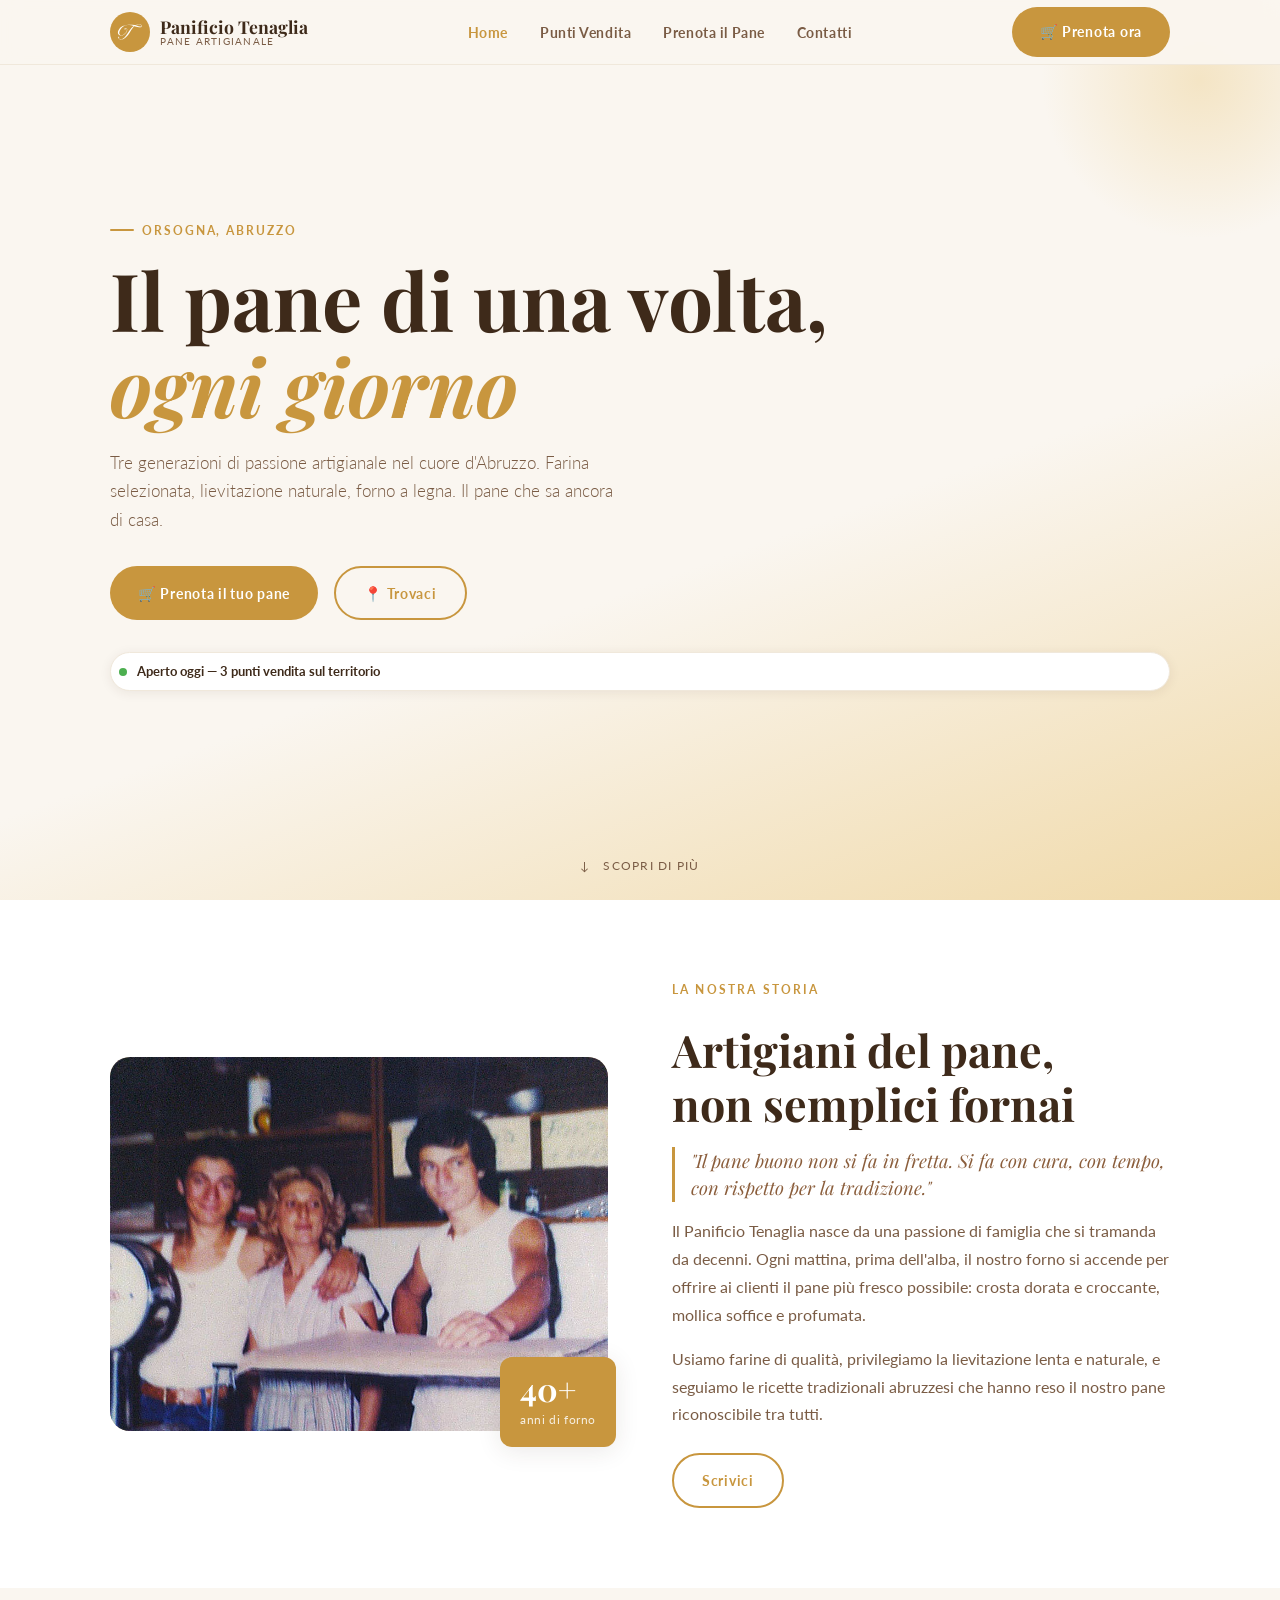
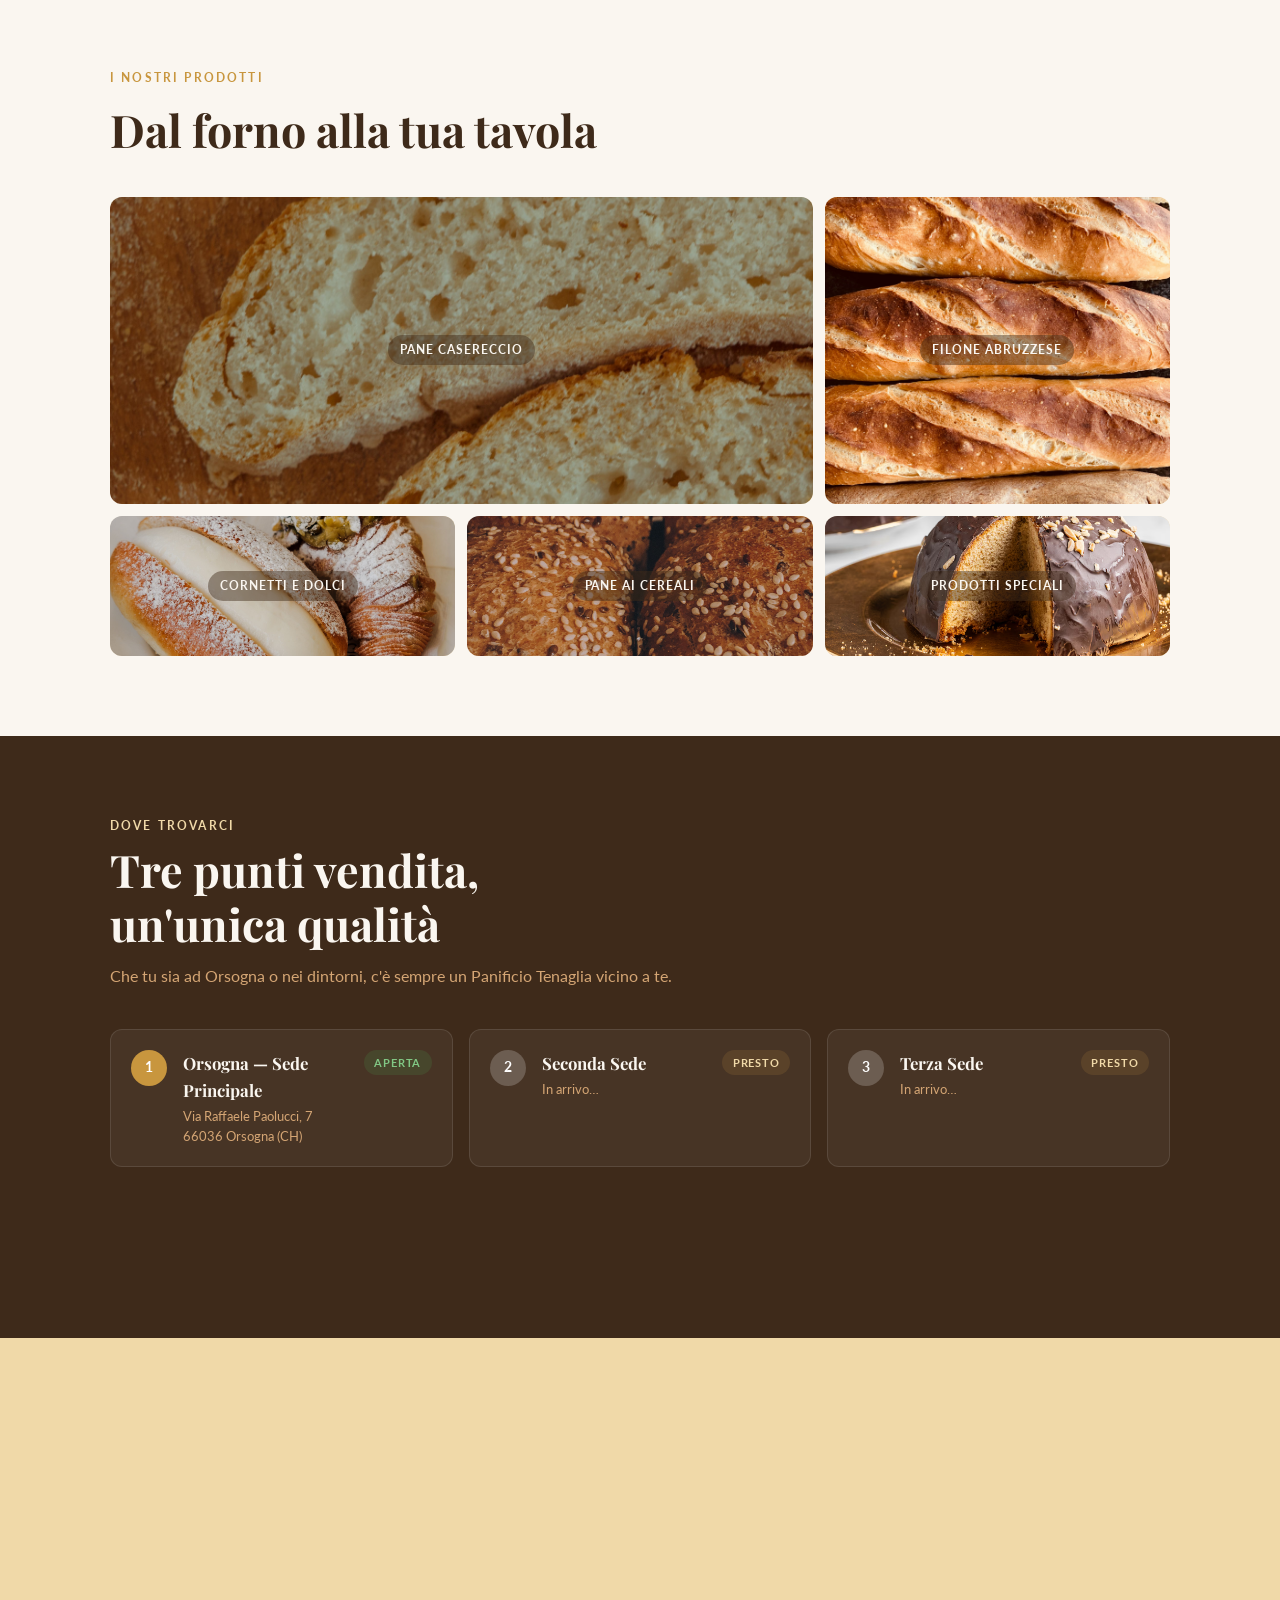
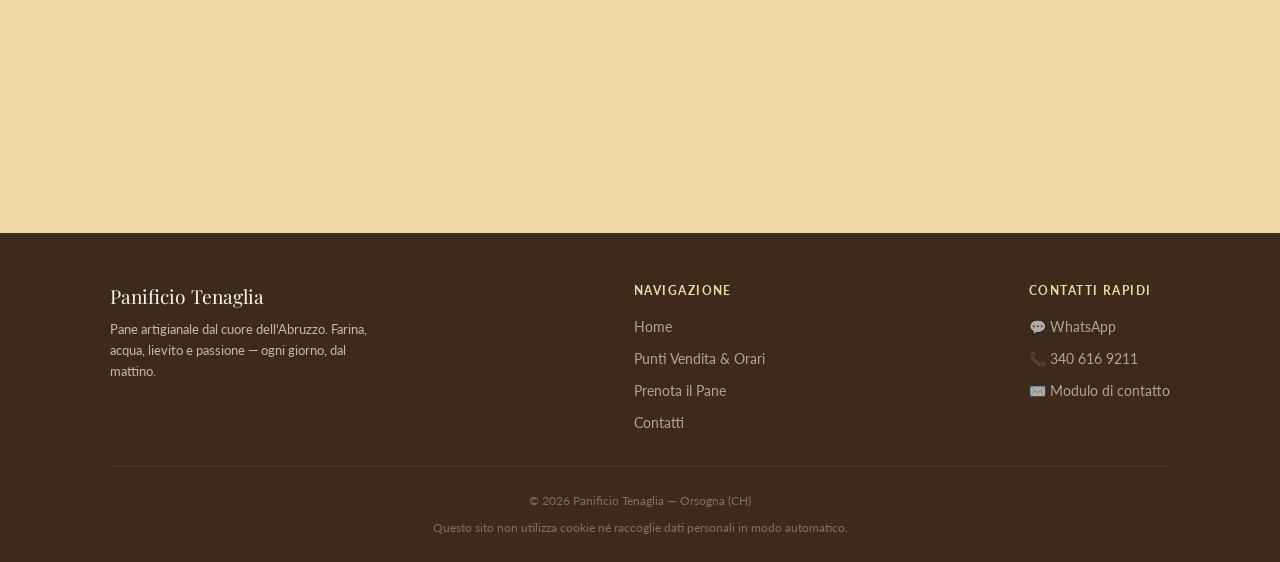
==== index.html @ 0915d36d "Add files via upload" ====
<!DOCTYPE html>
<html lang="it">
<head>
  <meta charset="UTF-8" />
  <meta name="viewport" content="width=device-width, initial-scale=1.0" />
  <meta name="description" content="Panificio Tenaglia — Pane artigianale a Orsogna e dintorni. Tre punti vendita, orari aggiornati, prenotazione online." />

  <title>Panificio Tenaglia — Pane Artigianale dal Cuore dell'Abruzzo</title>

  <!-- Favicon -->
  <link rel="apple-touch-icon" sizes="180x180" href="assets/icons/apple-touch-icon.png">
  <link rel="icon" type="image/png" sizes="32x32" href="assets/icons/favicon-32x32.png">
  <link rel="icon" type="image/png" sizes="16x16" href="assets/icons/favicon-16x16.png">
  <link rel="manifest" href="assets/icons/site.webmanifest">

  <!-- Fonts -->
  <link rel="preconnect" href="https://fonts.googleapis.com" />
  <link rel="preconnect" href="https://fonts.gstatic.com" crossorigin />
  <link href="https://fonts.googleapis.com/css2?family=Playfair+Display:ital,wght@0,400;0,700;1,400&family=Lato:wght@300;400;700&display=swap" rel="stylesheet" />

  <!-- Stili -->
  <link rel="stylesheet" href="css/style.css" />
</head>
<body>

  <!-- ════════════════════════
       NAVBAR
  ════════════════════════ -->
  <nav class="navbar" role="navigation" aria-label="Navigazione principale">
    <div class="container navbar__inner">

      <a href="index.html" class="navbar__logo" aria-label="Panificio Tenaglia — Home">
        <div class="navbar__logo-icon" aria-hidden="true">
          <img src="assets/icons/logo-t.svg" alt="" />
        </div>
        <div class="navbar__logo-text">
          Panificio Tenaglia
          <span>Pane Artigianale</span>
        </div>
      </a>

      <ul class="navbar__links" role="list">
        <li><a href="index.html"         class="active">Home</a></li>
        <li><a href="punti-vendita.html">Punti Vendita</a></li>
        <li><a href="prenota.html">      Prenota il Pane</a></li>
        <li><a href="contatti.html">     Contatti</a></li>
      </ul>

      <a href="prenota.html" class="btn-primary navbar__cta" aria-label="Prenota il tuo pane">
        🛒 Prenota ora
      </a>

      <button class="navbar__burger"
              aria-label="Apri menu di navigazione"
              aria-expanded="false"
              aria-controls="mobile-menu">
        <span></span><span></span><span></span>
      </button>
    </div>
  </nav>

  <!-- Menu mobile -->
  <nav class="mobile-menu" id="mobile-menu" role="navigation" aria-label="Menu mobile">
    <a href="index.html">🏠 Home</a>
    <a href="punti-vendita.html">📍 Punti Vendita & Orari</a>
    <a href="prenota.html">🛒 Prenota il tuo Pane</a>
    <a href="contatti.html">✉️ Contatti</a>
  </nav>


  <main>

    <!-- ════════════════════════
         HERO
    ════════════════════════ -->
    <section class="hero" aria-labelledby="hero-title">
      <div class="container hero__content">

        <p class="hero__eyebrow">Orsogna, Abruzzo</p>

        <h1 class="hero__title" id="hero-title">
          Il pane di una volta,<br>
          <em>ogni giorno</em>
        </h1>

        <p class="hero__subtitle">
          Tre generazioni di passione artigianale nel cuore d'Abruzzo.
          Farina selezionata, lievitazione naturale, forno a legna.
          Il pane che sa ancora di casa.
        </p>

        <div class="hero__actions">
          <a href="prenota.html" class="btn-primary">🛒 Prenota il tuo pane</a>
          <a href="punti-vendita.html" class="btn-outline">📍 Trovaci</a>
        </div>

        <div style="margin-top: 2rem;">
          <div class="hero__badge">
            <span class="hero__badge-dot" aria-hidden="true"></span>
            Aperto oggi — 3 punti vendita sul territorio
          </div>
        </div>

      </div>

      <div class="hero__scroll" aria-hidden="true">
        ↓ &nbsp; Scopri di più
      </div>
    </section>


    <!-- ════════════════════════
         STORIA
    ════════════════════════ -->
    <section class="story" aria-labelledby="story-title">
      <div class="container">
        <div class="story__grid">

          <!-- Visual / foto -->
          <div class="story__visual fade-up" aria-hidden="true">
            <div class="story__img-placeholder">
              <img src="assets/img/famiglia-tenaglia.jpg" alt="Il forno del Panificio Tenaglia" loading="lazy" />
            </div>
            <div class="story__stat-card">
              <strong>40+</strong>
              <span>anni di forno</span>
            </div>
          </div>

          <!-- Testo -->
          <div class="story__text fade-up">
            <p class="section-label">La nostra storia</p>
            <h2 class="section-title" id="story-title">
              Artigiani del pane,<br>non semplici fornai
            </h2>
            <blockquote class="story__quote">
              "Il pane buono non si fa in fretta. Si fa con cura, con tempo, con rispetto per la tradizione."
            </blockquote>
            <p class="story__body">
              Il Panificio Tenaglia nasce da una passione di famiglia che si tramanda da decenni.
              Ogni mattina, prima dell'alba, il nostro forno si accende per offrire ai clienti
              il pane più fresco possibile: crosta dorata e croccante, mollica soffice e profumata.
            </p>
            <p class="story__body">
              Usiamo farine di qualità, privilegiamo la lievitazione lenta e naturale, e seguiamo
              le ricette tradizionali abruzzesi che hanno reso il nostro pane riconoscibile
              tra tutti.
            </p>
            <a href="contatti.html" class="btn-outline" style="margin-top: 0.5rem; align-self: flex-start;">
              Scrivici
            </a>
          </div>

        </div>
      </div>
    </section>


    <!-- ════════════════════════
         GALLERIA PRODOTTI
    ════════════════════════ -->
    <section class="gallery" aria-labelledby="gallery-title">
      <div class="container">

        <div class="gallery__header fade-up">
          <p class="section-label">I nostri prodotti</p>
          <h2 class="section-title" id="gallery-title">
            Dal forno alla tua tavola
          </h2>
        </div>

        <div class="gallery__grid" role="list">

          <div class="gallery__item fade-up" role="listitem">
            <img src="assets/img/pane-casereccio.jpg" alt="Pane casereccio del Panificio Tenaglia" class="gallery__item-img" />
            <span class="gallery__item-label">Pane Casereccio</span>
          </div>

          <div class="gallery__item fade-up" role="listitem">
            <img src="assets/img/filone.jpg" alt="Filone del Panificio Tenaglia" class="gallery__item-img" />
            <span class="gallery__item-label">Filone Abruzzese</span>
          </div>

          <div class="gallery__item fade-up" role="listitem">
            <img src="assets/img/maritozzo.jpg" alt="Maritozzi del Panificio Tenaglia" class="gallery__item-img" />
            <span class="gallery__item-label">Cornetti e Dolci</span>
          </div>

          <div class="gallery__item fade-up" role="listitem">
            <img src="assets/img/pane-ai-cereali.jpg" alt="Pane ai cereali del Panificio Tenaglia" class="gallery__item-img" />
            <span class="gallery__item-label">Pane ai Cereali</span>
          </div>

          <div class="gallery__item fade-up" role="listitem">
            <img src="assets/img/parrozzo.jpg" alt="Parrozzo del Panificio Tenaglia" class="gallery__item-img" />
            <span class="gallery__item-label">Prodotti Speciali</span>
          </div>

    </section>


    <!-- ════════════════════════
         SEDI PREVIEW
    ════════════════════════ -->
    <section class="sedi-preview" aria-labelledby="sedi-title">
      <div class="container">

        <p class="section-label fade-up">Dove trovarci</p>
        <h2 class="section-title fade-up" id="sedi-title">
          Tre punti vendita,<br>
          un'unica qualità
        </h2>
        <p class="sedi-preview__subtitle fade-up">
          Che tu sia ad Orsogna o nei dintorni, c'è sempre un Panificio Tenaglia vicino a te.
        </p>

        <div class="sedi__grid" role="list">

          <!-- SEDE 1 — attiva -->
          <article class="sede-card fade-up" role="listitem">
            <div class="sede-card__num" aria-label="Sede 1">1</div>
            <div class="sede-card__info">
              <h3 class="sede-card__name">Orsogna — Sede Principale</h3>
              <address class="sede-card__address" style="font-style: normal;">
                Via Raffaele Paolucci, 7<br>
                66036 Orsogna (CH)
              </address>
            </div>
            <span class="sede-card__badge aperta" aria-label="Sede aperta">Aperta</span>
          </article>

          <!-- SEDE 2 — prossimamente -->
          <article class="sede-card coming-soon fade-up" role="listitem">
            <div class="sede-card__num" aria-label="Sede 2">2</div>
            <div class="sede-card__info">
              <h3 class="sede-card__name">Seconda Sede</h3>
              <address class="sede-card__address" style="font-style: normal;">
                <!-- AGGIORNARE con indirizzo reale -->
                In arrivo…
              </address>
            </div>
            <span class="sede-card__badge presto" aria-label="Prossimamente">Presto</span>
          </article>

          <!-- SEDE 3 — prossimamente -->
          <article class="sede-card coming-soon fade-up" role="listitem" aria-label="Terza sede, prossimamente">
            <div class="sede-card__num" aria-hidden="true">3</div>
            <div class="sede-card__info">
              <h3 class="sede-card__name">Terza Sede</h3>
              <address class="sede-card__address" style="font-style: normal;">
                In arrivo…
              </address>
            </div>
            <span class="sede-card__badge presto" aria-label="Prossimamente">Presto</span>
          </article>

        </div>

        <div class="sedi-preview__cta fade-up">
          <a href="punti-vendita.html" class="btn-primary" style="margin-top:0.5rem;">
            📍 Orari e mappa completa
          </a>
        </div>

      </div>
    </section>


    <!-- ════════════════════════
         CTA PRENOTAZIONE
    ════════════════════════ -->
    <section class="prenota-cta" aria-labelledby="prenota-title">
      <div class="container">
        <div class="prenota-cta__inner fade-up">
          <div class="prenota-cta__icon" aria-hidden="true">🛒</div>
          <h2 class="prenota-cta__title" id="prenota-title">
            Prenota il pane per domani,<br>senza sorprese
          </h2>
          <p class="prenota-cta__sub">
            Compila il modulo di prenotazione e riceverai la conferma direttamente
            sul tuo telefono. Niente file, niente attese, niente delusioni.
          </p>
          <div class="prenota-cta__actions">
            <a href="prenota.html" class="btn-primary">Prenota ora 🛒</a>
            <a href="punti-vendita.html" class="btn-outline">
              Vedi orari 🕐
            </a>
          </div>
        </div>
      </div>
    </section>

  </main>


  <!-- ════════════════════════
       FOOTER
  ════════════════════════ -->
  <footer class="footer" role="contentinfo">
    <div class="container">
      <div class="footer__grid">

        <!-- Brand -->
        <div>
          <p class="footer__brand-name">Panificio Tenaglia</p>
          <p class="footer__brand-tagline">
            Pane artigianale dal cuore dell'Abruzzo.
            Farina, acqua, lievito e passione — ogni giorno, dal mattino.
          </p>
        </div>

        <!-- Navigazione -->
        <div>
          <p class="footer__col-title">Navigazione</p>
          <ul class="footer__links" role="list">
            <li><a href="index.html">Home</a></li>
            <li><a href="punti-vendita.html">Punti Vendita & Orari</a></li>
            <li><a href="prenota.html">Prenota il Pane</a></li>
            <li><a href="contatti.html">Contatti</a></li>
          </ul>
        </div>

        <!-- Contatti rapidi -->
        <div>
          <p class="footer__col-title">Contatti rapidi</p>
          <ul class="footer__links" role="list">
            <li>
              <a href="https://wa.me/393406169211" target="_blank" rel="noopener noreferrer"
                 aria-label="Contatta via WhatsApp">
                💬 WhatsApp
              </a>
            </li>
            <li>
              <a href="tel:+393406169211" aria-label="Chiama il Panificio Tenaglia">
                📞 340 616 9211
              </a>
            </li>
            <li><a href="contatti.html">✉️ Modulo di contatto</a></li>
          </ul>
        </div>

      </div>

      <div class="footer__bottom">
        <p>© 2026 Panificio Tenaglia — Orsogna (CH)</p>
        <!-- <p>Sito realizzato con ❤️ da Rossella Amicosante — Corso Web Design 2025/26</p> -->
        <p>Questo sito non utilizza cookie né raccoglie dati personali in modo automatico.</p>
      </div>
    </div>
  </footer>

  <!-- Scripts -->
  <script src="js/nav.js"></script>

</body>
</html>
---- css/style.css ----
/* ===========================
   PANIFICIO TENAGLIA
   style.css — design system
   =========================== */

@import url('https://fonts.googleapis.com/css2?family=Playfair+Display:ital,wght@0,400;0,700;1,400&family=Lato:wght@300;400;700&display=swap');

:root {
  --grano:       #C8963E;
  --grano-chiaro:#F0D9A8;
  --grano-scuro: #A67B2A;
  --crosta:      #8B5E3C;
  --crosta-light:#D4A574;
  --avorio:      #FAF6F0;
  --avorio-dark: #F0E8DB;
  --terracotta:  #D4623A;
  --testo:       #3E2A1A;
  --testo-light: #7A5C45;
  --bianco:      #FFFFFF;

  --font-titolo: 'Playfair Display', Georgia, serif;
  --font-corpo:  'Lato', sans-serif;

  --radius-sm:  6px;
  --radius-md:  12px;
  --radius-lg:  20px;

  --shadow-soft: 0 4px 24px rgba(62,42,26,0.10);
  --shadow-card: 0 2px 12px rgba(62,42,26,0.08);
}

/* RESET & BASE */
*, *::before, *::after { box-sizing: border-box; margin: 0; padding: 0; }

html { scroll-behavior: smooth; font-size: 16px; }

body {
  font-family: var(--font-corpo);
  background-color: var(--avorio);
  color: var(--testo);
  line-height: 1.6;
  overflow-x: hidden;
}

img { max-width: 100%; display: block; }
a   { text-decoration: none; color: inherit; }

/* UTILITY */
.container {
  width: 100%;
  max-width: 1100px;
  margin: 0 auto;
  padding: 0 1.25rem;
}

.section-label {
  font-family: var(--font-corpo);
  font-size: 0.75rem;
  font-weight: 700;
  letter-spacing: 0.18em;
  text-transform: uppercase;
  color: var(--grano);
  margin-bottom: 0.5rem;
}

.section-title {
  font-family: var(--font-titolo);
  font-size: clamp(1.8rem, 5vw, 2.8rem);
  font-weight: 700;
  color: var(--testo);
  line-height: 1.2;
}

.btn-primary {
  display: inline-flex;
  align-items: center;
  gap: 0.5rem;
  background: var(--grano);
  color: var(--bianco);
  font-family: var(--font-corpo);
  font-weight: 700;
  font-size: 0.9rem;
  letter-spacing: 0.05em;
  padding: 0.85rem 1.75rem;
  border-radius: 50px;
  border: none;
  cursor: pointer;
  transition: background 0.25s, transform 0.15s;
  white-space: nowrap;
}
.btn-primary:hover { background: var(--grano-scuro); transform: translateY(-2px); }
.btn-primary:active { transform: translateY(0); }

.btn-outline {
  display: inline-flex;
  align-items: center;
  gap: 0.5rem;
  background: transparent;
  color: var(--grano);
  font-family: var(--font-corpo);
  font-weight: 700;
  font-size: 0.9rem;
  letter-spacing: 0.05em;
  padding: 0.85rem 1.75rem;
  border-radius: 50px;
  border: 2px solid var(--grano);
  cursor: pointer;
  transition: background 0.25s, color 0.25s, transform 0.15s;
  white-space: nowrap;
}
.btn-outline:hover {
  background: var(--grano);
  color: var(--bianco);
  transform: translateY(-2px);
}

/* ===== NAVBAR ===== */
.navbar {
  position: fixed;
  top: 0; left: 0; right: 0;
  z-index: 1000;
  background: rgba(250,246,240,0.94);
  backdrop-filter: blur(10px);
  -webkit-backdrop-filter: blur(10px);
  border-bottom: 1px solid var(--avorio-dark);
  transition: box-shadow 0.3s;
}
.navbar.scrolled { box-shadow: var(--shadow-soft); }

.navbar__inner {
  display: flex;
  align-items: center;
  justify-content: space-between;
  height: 64px;
}

.navbar__logo {
  display: flex;
  align-items: center;
  gap: 0.65rem;
}

.navbar__logo-icon {
  width: 40px;
  height: 40px;
  background: var(--grano);
  border-radius: 50%;
  display: flex;
  align-items: center;
  justify-content: center;
  overflow: hidden;
  flex-shrink: 0;
}

.navbar__logo-icon img {
  width: 65%;
  height: 65%;
  object-fit: contain;
  filter: brightness(0) invert(1);
}

.navbar__logo-text {
  font-family: var(--font-titolo);
  font-size: 1.1rem;
  font-weight: 700;
  color: var(--testo);
  line-height: 1.1;
}
.navbar__logo-text span {
  display: block;
  font-size: 0.65rem;
  font-family: var(--font-corpo);
  font-weight: 400;
  letter-spacing: 0.12em;
  text-transform: uppercase;
  color: var(--testo-light);
}

.navbar__links {
  display: none;
  list-style: none;
  gap: 2rem;
}
.navbar__links a {
  font-size: 0.88rem;
  font-weight: 700;
  letter-spacing: 0.04em;
  color: var(--testo-light);
  transition: color 0.2s;
}
.navbar__links a:hover,
.navbar__links a.active { color: var(--grano); }

.navbar__cta { display: none; }

.navbar__burger {
  background: none;
  border: none;
  cursor: pointer;
  display: flex;
  flex-direction: column;
  gap: 5px;
  padding: 4px;
}
.navbar__burger span {
  display: block;
  width: 24px;
  height: 2px;
  background: var(--testo);
  border-radius: 2px;
  transition: all 0.3s;
}
.navbar__burger.open span:nth-child(1) { transform: translateY(7px) rotate(45deg); }
.navbar__burger.open span:nth-child(2) { opacity: 0; }
.navbar__burger.open span:nth-child(3) { transform: translateY(-7px) rotate(-45deg); }

.mobile-menu {
  display: none;
  position: fixed;
  top: 64px; left: 0; right: 0;
  background: var(--avorio);
  border-bottom: 1px solid var(--avorio-dark);
  padding: 1.5rem 1.25rem;
  z-index: 999;
  flex-direction: column;
  gap: 0.25rem;
}
.mobile-menu.open { display: flex; }
.mobile-menu a {
  font-size: 1rem;
  font-weight: 700;
  color: var(--testo);
  padding: 0.75rem 0;
  border-bottom: 1px solid var(--avorio-dark);
  transition: color 0.2s;
}
.mobile-menu a:last-child { border-bottom: none; }
.mobile-menu a:hover { color: var(--grano); }

/* ===== HERO ===== */
.hero {
  padding-top: 64px;
  min-height: 100svh;
  display: flex;
  flex-direction: column;
  background: linear-gradient(160deg, var(--avorio) 60%, var(--grano-chiaro) 100%);
  position: relative;
  overflow: hidden;
}

.hero::before {
  content: '';
  position: absolute;
  top: -80px; right: -80px;
  width: 320px; height: 320px;
  background: radial-gradient(circle, var(--grano-chiaro) 0%, transparent 70%);
  border-radius: 50%;
  opacity: 0.6;
  pointer-events: none;
}

.hero__content {
  flex: 1;
  display: flex;
  flex-direction: column;
  justify-content: center;
  padding: 3rem 1.25rem 2rem;
}

.hero__eyebrow {
  display: inline-flex;
  align-items: center;
  gap: 0.5rem;
  font-size: 0.75rem;
  font-weight: 700;
  letter-spacing: 0.16em;
  text-transform: uppercase;
  color: var(--grano);
  margin-bottom: 1rem;
}
.hero__eyebrow::before {
  content: '';
  display: inline-block;
  width: 24px;
  height: 2px;
  background: var(--grano);
  border-radius: 2px;
}

.hero__title {
  font-family: var(--font-titolo);
  font-size: clamp(2.4rem, 9vw, 5rem);
  font-weight: 700;
  line-height: 1.08;
  color: var(--testo);
  margin-bottom: 1.25rem;
}
.hero__title em {
  font-style: italic;
  color: var(--grano);
}

.hero__subtitle {
  font-size: 1.05rem;
  font-weight: 300;
  color: var(--testo-light);
  line-height: 1.7;
  max-width: 520px;
  margin-bottom: 2rem;
}

.hero__actions {
  display: flex;
  gap: 1rem;
  flex-wrap: wrap;
}

.hero__badge {
  display: flex;
  align-items: center;
  gap: 0.6rem;
  background: var(--bianco);
  border: 1px solid var(--avorio-dark);
  border-radius: 50px;
  padding: 0.5rem 1rem 0.5rem 0.5rem;
  font-size: 0.82rem;
  font-weight: 700;
  color: var(--testo);
  box-shadow: var(--shadow-card);
}
.hero__badge-dot {
  width: 8px; height: 8px;
  background: #4CAF50;
  border-radius: 50%;
  animation: pulse-green 2s infinite;
}
@keyframes pulse-green {
  0%,100% { box-shadow: 0 0 0 0 rgba(76,175,80,0.4); }
  50%      { box-shadow: 0 0 0 6px rgba(76,175,80,0); }
}

.hero__scroll {
  text-align: center;
  padding: 1.5rem 0;
  color: var(--testo-light);
  font-size: 0.78rem;
  letter-spacing: 0.1em;
  text-transform: uppercase;
  animation: bounce 2.5s infinite;
}
@keyframes bounce {
  0%,100% { transform: translateY(0); }
  50%      { transform: translateY(6px); }
}

/* ===== STORY ===== */
.story {
  padding: 5rem 0;
  background: var(--bianco);
}

.story__grid {
  display: flex;
  flex-direction: column;
  gap: 2.5rem;
}

.story__visual {
  position: relative;
}

.story__img-placeholder {
  width: 100%;
  aspect-ratio: 4/3;
  background: linear-gradient(135deg, var(--grano-chiaro), var(--crosta-light));
  border-radius: var(--radius-lg);
  overflow: hidden;
}

.story__img-placeholder img {
  width: 100%;
  height: 100%;
  object-fit: cover;       /* riempie il riquadro senza deformarsi */
  object-position: center 20%; /* posiziona il soggetto */
  display: block;
}

.story__stat-card {
  position: absolute;
  bottom: -1rem;
  right: -0.5rem;
  background: var(--grano);
  color: var(--bianco);
  border-radius: var(--radius-md);
  padding: 1rem 1.25rem;
  box-shadow: var(--shadow-soft);
}
.story__stat-card strong {
  display: block;
  font-family: var(--font-titolo);
  font-size: 2rem;
  font-weight: 700;
  line-height: 1;
}
.story__stat-card span {
  font-size: 0.75rem;
  opacity: 0.85;
  letter-spacing: 0.05em;
}

.story__text { display: flex; flex-direction: column; gap: 1rem; }

.story__body {
  font-size: 0.97rem;
  color: var(--testo-light);
  line-height: 1.8;
}

.story__quote {
  border-left: 3px solid var(--grano);
  padding-left: 1rem;
  font-family: var(--font-titolo);
  font-size: 1.15rem;
  font-style: italic;
  color: var(--crosta);
  line-height: 1.5;
}

/* ===== GALLERY ===== */
.gallery {
  padding: 5rem 0;
  background: var(--avorio);
}

.gallery__header {
  margin-bottom: 2.5rem;
  display: flex;
  flex-direction: column;
  gap: 0.5rem;
}

.gallery__grid {
  display: grid;
  grid-template-columns: repeat(2, 1fr);
  gap: 0.75rem;
  align-items: stretch;
}

.gallery__item {
  border-radius: var(--radius-md);
  overflow: hidden;
  min-height: 140px;
  background: linear-gradient(135deg, var(--avorio-dark), var(--grano-chiaro));
  display: flex;
  align-items: center;
  justify-content: center;
  flex-direction: column;
  gap: 0.5rem;
  position: relative;
  cursor: pointer;
  transition: transform 0.25s;
}
.gallery__item:hover { transform: scale(0.98); }
.gallery__item:first-child {
  grid-column: span 2;
  aspect-ratio: 16/7;
}

.gallery__item img {
  width: 100%;
  height: 100%;
  object-fit: cover;
  object-position: center;
  display: block;
  position: absolute;
  top: 0; left: 0;
}

.gallery__item-icon { font-size: 2.5rem; opacity: 0.3; }
.gallery__item-label {
  font-size: 0.78rem;
  font-weight: 700;
  letter-spacing: 0.08em;
  text-transform: uppercase;
  color: var(--avorio);
  opacity: 1;
  position: relative;
  z-index: 1;
  background: rgba(62, 42, 26, 0.45);
  padding: 0.3rem 0.75rem;
  border-radius: 50px;
}

.gallery__note {
  margin-top: 1rem;
  font-size: 0.8rem;
  color: var(--testo-light);
  font-style: italic;
  text-align: center;
}

/* ===== SEDI PREVIEW ===== */
.sedi-preview {
  padding: 5rem 0;
  background: var(--testo);
  color: var(--avorio);
}

.sedi-preview .section-label { color: var(--grano-chiaro); }
.sedi-preview .section-title { color: var(--avorio); }

.sedi-preview__subtitle {
  font-size: 0.97rem;
  color: var(--crosta-light);
  margin: 0.75rem 0 2.5rem;
  line-height: 1.7;
}

.sedi__grid {
  display: flex;
  flex-direction: column;
  gap: 1rem;
}

.sede-card {
  background: rgba(255,255,255,0.05);
  border: 1px solid rgba(255,255,255,0.1);
  border-radius: var(--radius-md);
  padding: 1.25rem;
  display: flex;
  align-items: flex-start;
  gap: 1rem;
  transition: background 0.25s, border-color 0.25s;
}
.sede-card:hover {
  background: rgba(255,255,255,0.09);
  border-color: var(--grano);
}

.sede-card.coming-soon { opacity: 0.45; pointer-events: none; }

.sede-card__num {
  min-width: 36px;
  height: 36px;
  background: var(--grano);
  border-radius: 50%;
  display: flex;
  align-items: center;
  justify-content: center;
  font-weight: 700;
  font-size: 0.85rem;
  color: var(--bianco);
  flex-shrink: 0;
}
.sede-card.coming-soon .sede-card__num { background: rgba(255,255,255,0.2); }

.sede-card__info { flex: 1; }

.sede-card__name {
  font-family: var(--font-titolo);
  font-size: 1.05rem;
  font-weight: 700;
  color: var(--avorio);
  margin-bottom: 0.2rem;
}

.sede-card__address {
  font-size: 0.82rem;
  color: var(--crosta-light);
  line-height: 1.5;
}

.sede-card__badge {
  font-size: 0.68rem;
  font-weight: 700;
  letter-spacing: 0.08em;
  text-transform: uppercase;
  padding: 0.25rem 0.65rem;
  border-radius: 50px;
  flex-shrink: 0;
}
.sede-card__badge.aperta  { background: rgba(76,175,80,0.15); color: #81C784; }
.sede-card__badge.presto  { background: rgba(200,150,62,0.15); color: var(--grano-chiaro); }

.sedi-preview__cta {
  margin-top: 2rem;
  text-align: center;
}

/* ===== PRENOTAZIONE CTA ===== */
.prenota-cta {
  padding: 5rem 0;
  background: var(--grano-chiaro);
  text-align: center;
}

.prenota-cta__inner {
  max-width: 600px;
  margin: 0 auto;
}

.prenota-cta__icon {
  font-size: 3rem;
  margin-bottom: 1rem;
}

.prenota-cta__title {
  font-family: var(--font-titolo);
  font-size: clamp(1.6rem, 5vw, 2.4rem);
  font-weight: 700;
  color: var(--testo);
  margin-bottom: 0.75rem;
  line-height: 1.2;
}

.prenota-cta__sub {
  font-size: 0.97rem;
  color: var(--testo-light);
  margin-bottom: 2rem;
  line-height: 1.7;
}

.prenota-cta__actions {
  display: flex;
  gap: 1rem;
  justify-content: center;
  flex-wrap: wrap;
}

/* ===== FOOTER ===== */
.footer {
  background: var(--testo);
  color: rgba(250,246,240,0.7);
  padding: 3rem 0 1.5rem;
}

.footer__grid {
  display: flex;
  flex-direction: column;
  gap: 2rem;
  margin-bottom: 2rem;
}

.footer__brand-name {
  font-family: var(--font-titolo);
  font-size: 1.2rem;
  color: var(--avorio);
  margin-bottom: 0.4rem;
}
.footer__brand-tagline {
  font-size: 0.82rem;
  line-height: 1.6;
  max-width: 260px;
}

.footer__col-title {
  font-size: 0.75rem;
  font-weight: 700;
  letter-spacing: 0.12em;
  text-transform: uppercase;
  color: var(--grano-chiaro);
  margin-bottom: 0.75rem;
}
.footer__links {
  list-style: none;
  display: flex;
  flex-direction: column;
  gap: 0.4rem;
}
.footer__links a {
  font-size: 0.87rem;
  color: rgba(250,246,240,0.6);
  transition: color 0.2s;
}
.footer__links a:hover { color: var(--grano-chiaro); }

.footer__bottom {
  border-top: 1px solid rgba(255,255,255,0.08);
  padding-top: 1.5rem;
  display: flex;
  flex-direction: column;
  gap: 0.4rem;
  align-items: center;
  text-align: center;
  font-size: 0.78rem;
  color: rgba(250,246,240,0.35);
}

/* ===== PAGE HEADER (usato in pagine interne) ===== */
.page-header {
  padding-top: 64px;
  background: linear-gradient(160deg, var(--avorio) 55%, var(--grano-chiaro) 100%);
  padding-bottom: 3rem;
  position: relative;
  overflow: hidden;
}
.page-header::before {
  content: '';
  position: absolute;
  top: -60px; right: -60px;
  width: 260px; height: 260px;
  background: radial-gradient(circle, var(--grano-chiaro) 0%, transparent 70%);
  border-radius: 50%;
  opacity: 0.5;
  pointer-events: none;
}
.page-header__inner { padding-top: 3rem; }
.page-header__eyebrow {
  font-size: 0.75rem;
  font-weight: 700;
  letter-spacing: 0.18em;
  text-transform: uppercase;
  color: var(--grano);
  margin-bottom: 0.5rem;
  display: flex;
  align-items: center;
  gap: 0.5rem;
}
.page-header__eyebrow::before {
  content: '';
  display: inline-block;
  width: 20px; height: 2px;
  background: var(--grano);
  border-radius: 2px;
}
.page-header__title {
  font-family: var(--font-titolo);
  font-size: clamp(2rem, 6vw, 3.2rem);
  font-weight: 700;
  color: var(--testo);
  line-height: 1.15;
  margin-bottom: 0.75rem;
}
.page-header__title em { font-style: italic; color: var(--grano); }
.page-header__sub {
  font-size: 1rem;
  color: var(--testo-light);
  max-width: 540px;
  line-height: 1.7;
}

/* ===== PUNTI VENDITA ===== */
.pv-section { padding: 3rem 0 5rem; }

.pv-tabs {
  display: flex;
  gap: 0.5rem;
  margin-bottom: 2.5rem;
  overflow-x: auto;
  scrollbar-width: none;
  padding-bottom: 2px;
}
.pv-tabs::-webkit-scrollbar { display: none; }

.pv-tab {
  flex-shrink: 0;
  background: var(--bianco);
  border: 1.5px solid var(--avorio-dark);
  border-radius: 50px;
  padding: 0.55rem 1.2rem;
  font-family: var(--font-corpo);
  font-size: 0.85rem;
  font-weight: 700;
  color: var(--testo-light);
  cursor: pointer;
  transition: all 0.2s;
}
.pv-tab:hover { border-color: var(--grano); color: var(--grano); }
.pv-tab.active {
  background: var(--grano);
  border-color: var(--grano);
  color: var(--bianco);
}
.pv-tab.disabled {
  opacity: 0.4;
  cursor: not-allowed;
  pointer-events: none;
}

.pv-panel { display: none; }
.pv-panel.active { display: block; }

.pv-card {
  background: var(--bianco);
  border-radius: var(--radius-lg);
  box-shadow: var(--shadow-soft);
  overflow: hidden;
  margin-bottom: 2rem;
}

.pv-card__header {
  background: var(--testo);
  padding: 1.5rem 1.5rem 1.25rem;
  display: flex;
  align-items: flex-start;
  justify-content: space-between;
  gap: 1rem;
  flex-wrap: wrap;
}
.pv-card__num-name {
  display: flex;
  align-items: center;
  gap: 0.75rem;
}
.pv-card__num {
  width: 42px; height: 42px;
  background: var(--grano);
  border-radius: 50%;
  display: flex;
  align-items: center;
  justify-content: center;
  font-weight: 700;
  font-size: 1rem;
  color: var(--bianco);
  flex-shrink: 0;
}
.pv-card__name {
  font-family: var(--font-titolo);
  font-size: 1.2rem;
  font-weight: 700;
  color: var(--avorio);
}
.pv-card__address {
  font-size: 0.82rem;
  color: var(--crosta-light);
  margin-top: 0.15rem;
  font-style: normal;
}
.pv-card__status {
  font-size: 0.72rem;
  font-weight: 700;
  letter-spacing: 0.08em;
  text-transform: uppercase;
  padding: 0.3rem 0.8rem;
  border-radius: 50px;
  flex-shrink: 0;
}
.pv-card__status.aperta { background: rgba(76,175,80,0.15); color: #81C784; }
.pv-card__status.presto { background: rgba(200,150,62,0.18); color: var(--grano-chiaro); }

.pv-card__body {
  padding: 1.5rem;
  display: flex;
  flex-direction: column;
  gap: 1.5rem;
}

/* Orari */
.orari__title {
  font-size: 0.75rem;
  font-weight: 700;
  letter-spacing: 0.14em;
  text-transform: uppercase;
  color: var(--grano);
  margin-bottom: 0.75rem;
}
.orari__table {
  width: 100%;
  border-collapse: collapse;
  font-size: 0.88rem;
}
.orari__table tr { border-bottom: 1px solid var(--avorio-dark); }
.orari__table tr:last-child { border-bottom: none; }
.orari__table td { padding: 0.5rem 0; color: var(--testo); }
.orari__table td:last-child { text-align: right; color: var(--testo-light); }
.orari__table tr.oggi td { font-weight: 700; color: var(--grano-scuro); }
.orari__table td.chiuso { color: var(--terracotta) !important; }

/* Mappa */
.pv-map-wrap {
  border-radius: var(--radius-md);
  overflow: hidden;
  border: 1px solid var(--avorio-dark);
}
.pv-map {
  width: 100%;
  height: 260px;
}

/* CTA sede */
.pv-card__cta {
  display: flex;
  gap: 0.75rem;
  flex-wrap: wrap;
}

/* Coming soon overlay */
.pv-coming-soon {
  text-align: center;
  padding: 4rem 2rem;
  background: var(--bianco);
  border-radius: var(--radius-lg);
  border: 2px dashed var(--avorio-dark);
}
.pv-coming-soon__icon { font-size: 3rem; margin-bottom: 1rem; }
.pv-coming-soon__title {
  font-family: var(--font-titolo);
  font-size: 1.4rem;
  color: var(--testo);
  margin-bottom: 0.5rem;
}
.pv-coming-soon__sub { font-size: 0.9rem; color: var(--testo-light); }

/* ===== ANIMAZIONI ENTRATA ===== */
.fade-up {
  opacity: 0;
  transform: translateY(24px);
  transition: opacity 0.6s ease, transform 0.6s ease;
}
.fade-up.visible {
  opacity: 1;
  transform: translateY(0);
}

/* ===== RESPONSIVE — tablet & desktop ===== */
@media (min-width: 640px) {
  .gallery__grid { grid-template-columns: repeat(3, 1fr); }
  .gallery__item:first-child { grid-column: span 2; }
}

@media (min-width: 768px) {
  .story__grid {
    flex-direction: row;
    align-items: center;
    gap: 4rem;
  }
  .story__visual { flex: 1; }
  .story__text   { flex: 1; }

  .footer__grid {
    flex-direction: row;
    justify-content: space-between;
  }
}

@media (min-width: 900px) {
  .navbar__links { display: flex; }
  .navbar__cta   { display: flex; }
  .navbar__burger { display: none; }

  .sedi__grid {
    display: grid;
    grid-template-columns: repeat(3, 1fr);
  }
}

/* ===== FORM PRENOTAZIONE ===== */
.prenota-section { padding: 3rem 0 5rem; }

.prenota-layout {
  display: flex;
  flex-direction: column;
  gap: 2rem;
}

.prenota-form-card {
  background: var(--bianco);
  border-radius: var(--radius-lg);
  box-shadow: var(--shadow-soft);
  padding: 2rem 1.5rem;
}

.prenota-form-card__title {
  font-family: var(--font-titolo);
  font-size: 1.4rem;
  font-weight: 700;
  color: var(--testo);
  margin-bottom: 0.3rem;
}
.prenota-form-card__sub {
  font-size: 0.88rem;
  color: var(--testo-light);
  margin-bottom: 1.75rem;
  line-height: 1.6;
}

.form-fieldset { border: none; padding: 0; margin: 0 0 1.5rem 0; }
.form-legend {
  font-size: 0.72rem;
  font-weight: 700;
  letter-spacing: 0.16em;
  text-transform: uppercase;
  color: var(--grano);
  margin-bottom: 1rem;
  display: flex;
  align-items: center;
  gap: 0.5rem;
  width: 100%;
}
.form-legend::after {
  content: '';
  flex: 1;
  height: 1px;
  background: var(--avorio-dark);
}

.form-row {
  display: grid;
  grid-template-columns: 1fr;
  gap: 1rem;
  margin-bottom: 1rem;
}
.form-group { display: flex; flex-direction: column; gap: 0.35rem; }

.form-label { font-size: 0.82rem; font-weight: 700; color: var(--testo); }
.form-label .required { color: var(--terracotta); margin-left: 2px; }
.form-hint { font-size: 0.75rem; color: var(--testo-light); margin-top: 0.2rem; }

.form-input,
.form-select,
.form-textarea {
  width: 100%;
  padding: 0.75rem 1rem;
  border: 1.5px solid var(--avorio-dark);
  border-radius: var(--radius-sm);
  background: var(--avorio);
  font-family: var(--font-corpo);
  font-size: 0.92rem;
  color: var(--testo);
  transition: border-color 0.2s, box-shadow 0.2s;
  -webkit-appearance: none;
  appearance: none;
}
.form-input:focus,
.form-select:focus,
.form-textarea:focus {
  outline: none;
  border-color: var(--grano);
  box-shadow: 0 0 0 3px rgba(200,150,62,0.15);
  background: var(--bianco);
}
.form-input.error,
.form-select.error,
.form-textarea.error { border-color: var(--terracotta); }

.form-select {
  background-image: url("data:image/svg+xml,%3Csvg xmlns='http://www.w3.org/2000/svg' width='12' height='8' viewBox='0 0 12 8'%3E%3Cpath d='M1 1l5 5 5-5' stroke='%237A5C45' stroke-width='1.8' fill='none' stroke-linecap='round'/%3E%3C/svg%3E");
  background-repeat: no-repeat;
  background-position: right 1rem center;
  padding-right: 2.5rem;
  cursor: pointer;
}

.form-textarea { resize: vertical; min-height: 90px; }

.orario-wrap { display: grid; grid-template-columns: 1fr 1fr; gap: 0.75rem; }

.form-error { font-size: 0.75rem; color: var(--terracotta); font-weight: 700; display: none; }
.form-error.visible { display: block; }

.form-check {
  display: flex;
  gap: 0.75rem;
  align-items: flex-start;
  margin-bottom: 1.5rem;
}
.form-check input[type="checkbox"] {
  width: 18px; height: 18px;
  flex-shrink: 0;
  margin-top: 2px;
  accent-color: var(--grano);
  cursor: pointer;
}
.form-check label { font-size: 0.82rem; color: var(--testo-light); line-height: 1.5; cursor: pointer; }

.form-submit { width: 100%; padding: 1rem; font-size: 1rem; border-radius: var(--radius-md); justify-content: center; }

.prenota-success { display: none; text-align: center; padding: 3rem 1.5rem; }
.prenota-success.visible { display: block; }
.prenota-success__icon { font-size: 3.5rem; margin-bottom: 1rem; }
.prenota-success__title { font-family: var(--font-titolo); font-size: 1.6rem; color: var(--testo); margin-bottom: 0.5rem; }
.prenota-success__sub { font-size: 0.95rem; color: var(--testo-light); line-height: 1.7; margin-bottom: 1.5rem; }

.prenota-sidebar { display: flex; flex-direction: column; gap: 1.25rem; }

.info-card { background: var(--bianco); border-radius: var(--radius-md); box-shadow: var(--shadow-card); padding: 1.25rem; }
.info-card__icon { font-size: 1.5rem; margin-bottom: 0.6rem; }
.info-card__title { font-family: var(--font-titolo); font-size: 1rem; font-weight: 700; color: var(--testo); margin-bottom: 0.4rem; }
.info-card__body { font-size: 0.83rem; color: var(--testo-light); line-height: 1.6; }

.steps-list { list-style: none; display: flex; flex-direction: column; gap: 0.75rem; margin-top: 0.5rem; }
.steps-list li { display: flex; gap: 0.75rem; align-items: flex-start; font-size: 0.83rem; color: var(--testo-light); line-height: 1.5; }
.step-num {
  min-width: 22px; height: 22px;
  background: var(--grano);
  border-radius: 50%;
  display: flex; align-items: center; justify-content: center;
  font-size: 0.7rem; font-weight: 700; color: var(--bianco);
  flex-shrink: 0; margin-top: 1px;
}

@media (min-width: 640px) { .form-row { grid-template-columns: 1fr 1fr; } }

@media (min-width: 960px) {
  .prenota-layout { flex-direction: row; align-items: flex-start; }
  .prenota-form-card { flex: 1; }
  .prenota-sidebar { width: 300px; flex-shrink: 0; }
}

/* ===== PAGINA CONTATTI ===== */
.contatti-section { padding: 3rem 0 5rem; }

.contatti-layout {
  display: flex;
  flex-direction: column;
  gap: 2rem;
}

/* Card contatto diretto */
.contatto-card {
  background: var(--bianco);
  border-radius: var(--radius-md);
  box-shadow: var(--shadow-card);
  padding: 1.5rem;
  display: flex;
  align-items: flex-start;
  gap: 1.1rem;
  transition: transform 0.2s, box-shadow 0.2s;
  text-decoration: none;
  color: inherit;
}
.contatto-card:hover {
  transform: translateY(-3px);
  box-shadow: var(--shadow-soft);
}
.contatto-card__icon {
  width: 48px; height: 48px;
  border-radius: var(--radius-sm);
  display: flex; align-items: center; justify-content: center;
  font-size: 1.4rem;
  flex-shrink: 0;
}
.contatto-card__icon.wa  { background: #E8F5E9; }
.contatto-card__icon.tel { background: var(--avorio-dark); }
.contatto-card__icon.ig  { background: #FCE4EC; }
.contatto-card__icon.fb  { background: #E3F2FD; }

.contatto-card__label {
  font-size: 0.72rem;
  font-weight: 700;
  letter-spacing: 0.12em;
  text-transform: uppercase;
  color: var(--testo-light);
  margin-bottom: 0.15rem;
}
.contatto-card__value {
  font-family: var(--font-titolo);
  font-size: 1.05rem;
  font-weight: 700;
  color: var(--testo);
  line-height: 1.3;
}
.contatto-card__sub {
  font-size: 0.78rem;
  color: var(--testo-light);
  margin-top: 0.2rem;
}

.contatti-grid {
  display: grid;
  grid-template-columns: 1fr;
  gap: 1rem;
}

/* Form contatti */
.contatti-form-card {
  background: var(--bianco);
  border-radius: var(--radius-lg);
  box-shadow: var(--shadow-soft);
  padding: 2rem 1.5rem;
}
.contatti-form-card__title {
  font-family: var(--font-titolo);
  font-size: 1.4rem;
  font-weight: 700;
  color: var(--testo);
  margin-bottom: 0.3rem;
}
.contatti-form-card__sub {
  font-size: 0.88rem;
  color: var(--testo-light);
  margin-bottom: 1.75rem;
  line-height: 1.6;
}

/* Successo form contatti */
.contatti-success { display: none; text-align: center; padding: 3rem 1rem; }
.contatti-success.visible { display: block; }
.contatti-success__icon { font-size: 3rem; margin-bottom: 1rem; }
.contatti-success__title {
  font-family: var(--font-titolo);
  font-size: 1.5rem;
  color: var(--testo);
  margin-bottom: 0.5rem;
}
.contatti-success__sub { font-size: 0.92rem; color: var(--testo-light); line-height: 1.7; margin-bottom: 1.5rem; }

/* Responsive contatti */
@media (min-width: 640px) {
  .contatti-grid { grid-template-columns: 1fr 1fr; }
}

@media (min-width: 960px) {
  .contatti-layout { flex-direction: row; align-items: flex-start; }
  .contatti-form-card { flex: 1; }
  .contatti-sidebar { width: 320px; flex-shrink: 0; display: flex; flex-direction: column; gap: 1.5rem; }
}
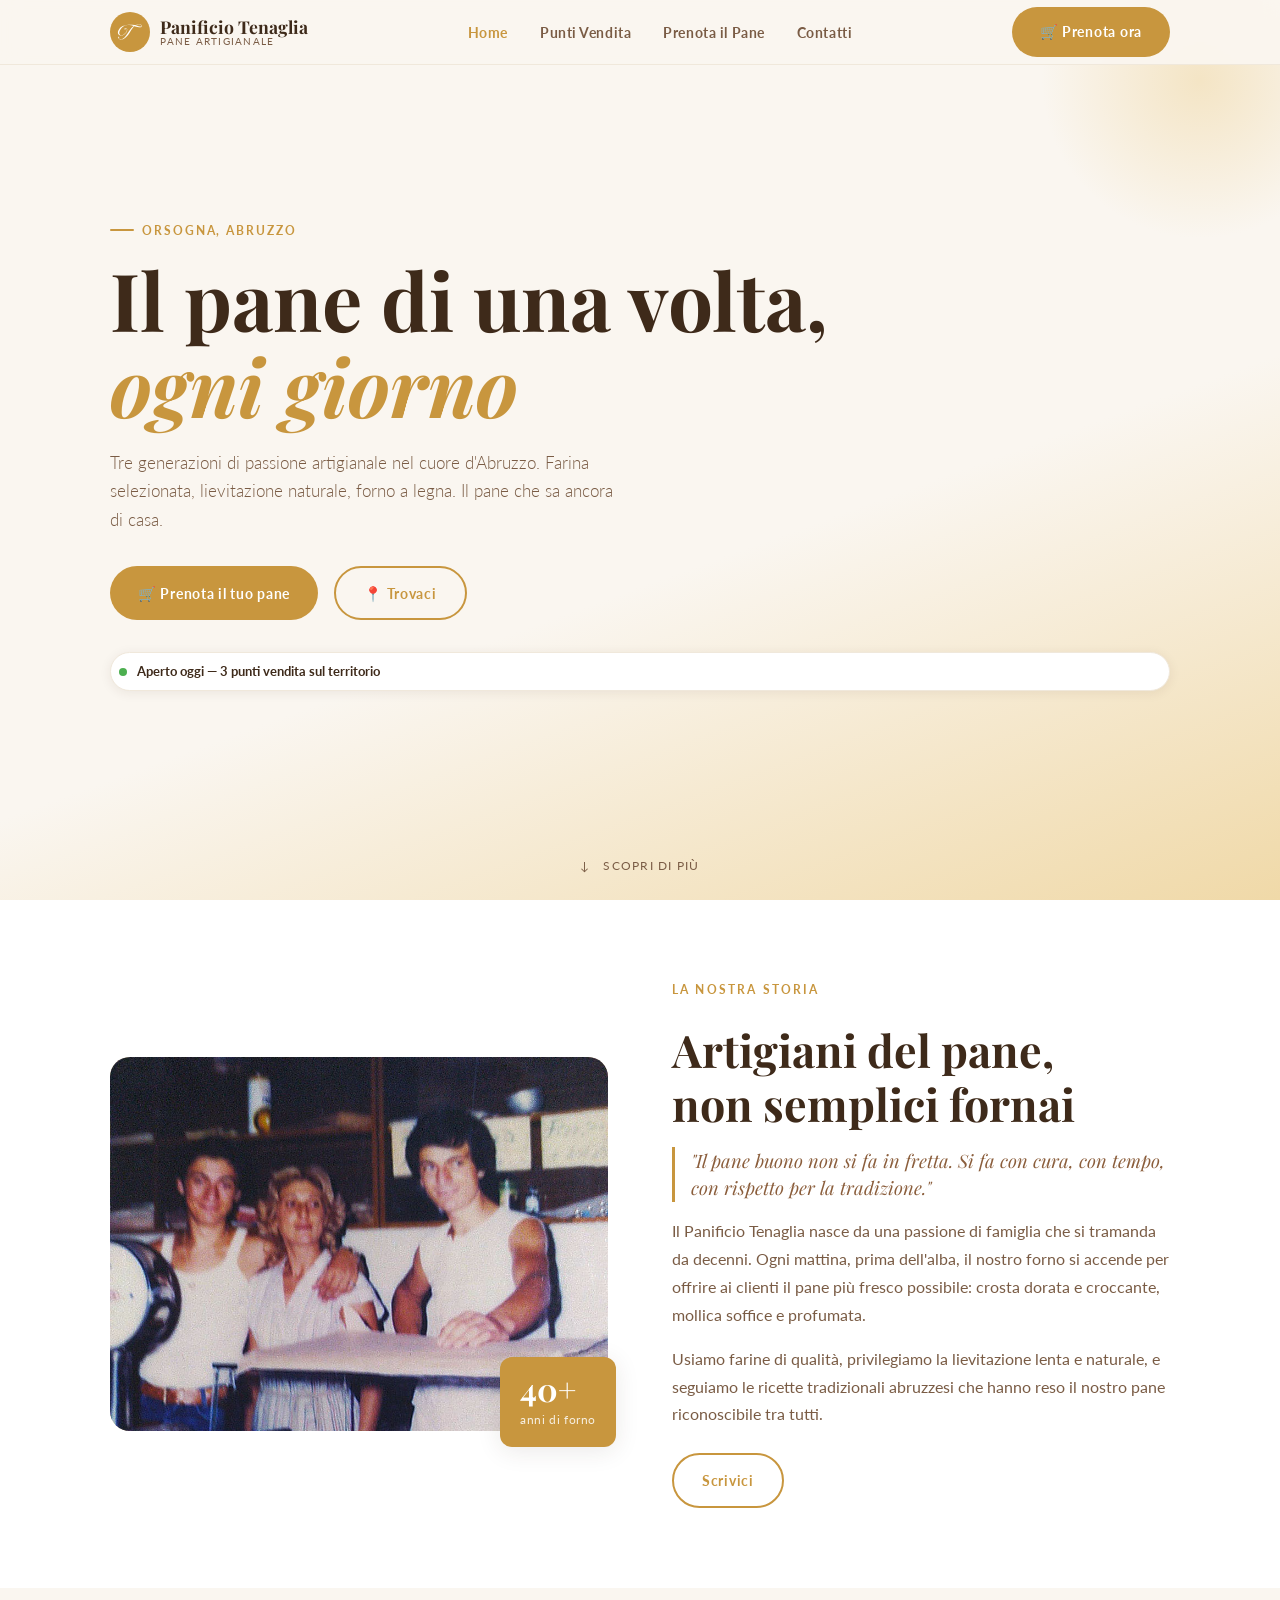
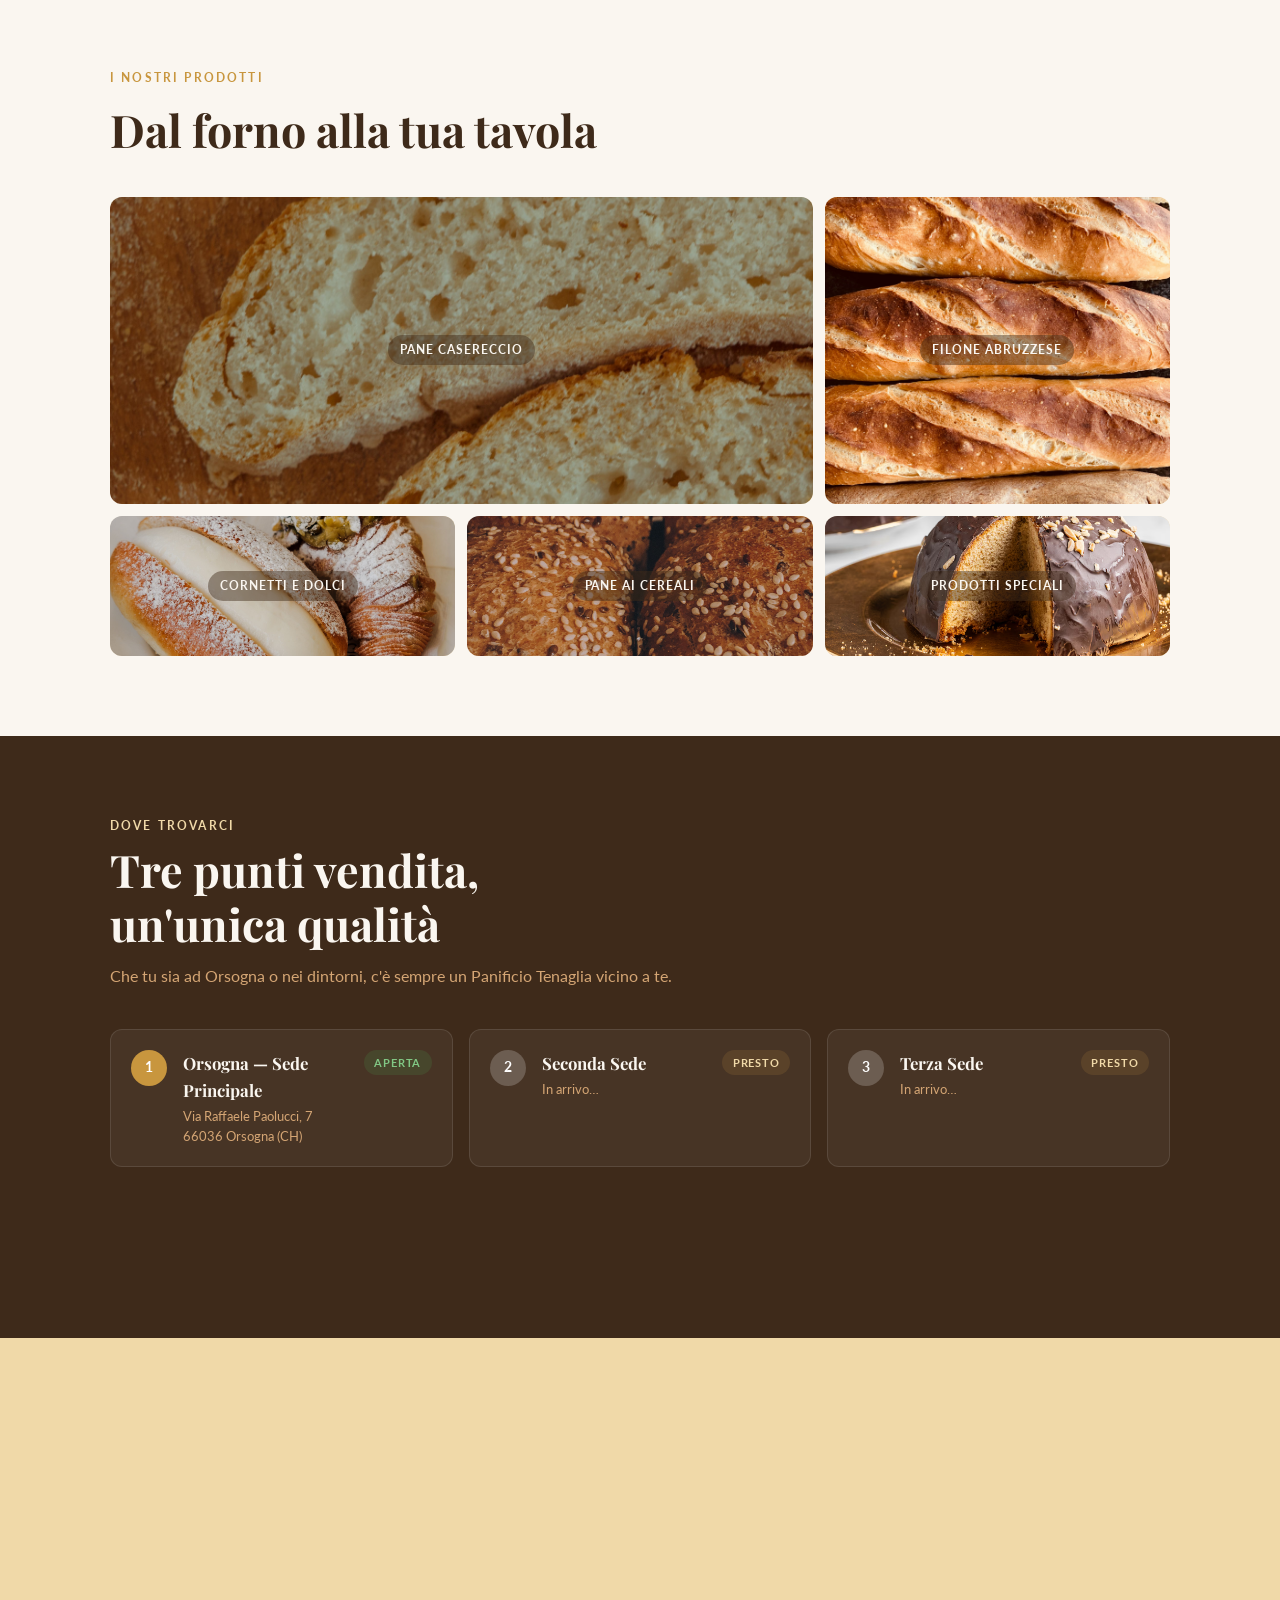
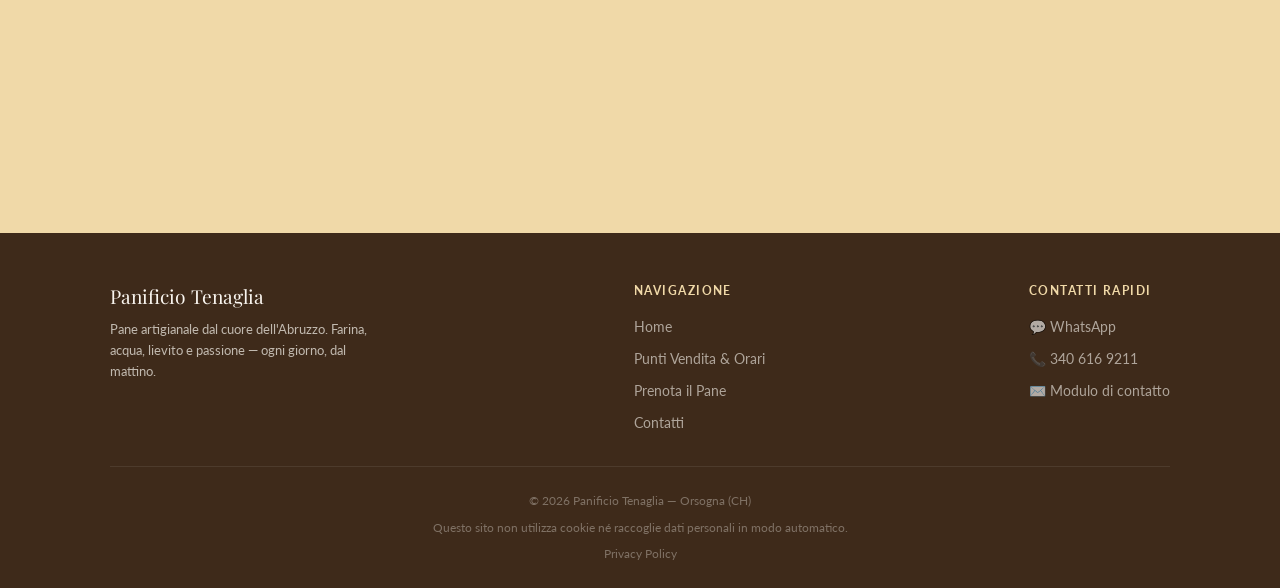
==== commit b471a3b2: "Aggiunta privacy policy" ====
--- a/index.html
+++ b/index.html
@@ -345,6 +345,7 @@
         <p>© 2026 Panificio Tenaglia — Orsogna (CH)</p>
         <!-- <p>Sito realizzato con ❤️ da Rossella Amicosante — Corso Web Design 2025/26</p> -->
         <p>Questo sito non utilizza cookie né raccoglie dati personali in modo automatico.</p>
+        <p><a href="privacy.html" style="color: rgba(250,246,240,0.35);">Privacy Policy</a></p>
       </div>
     </div>
   </footer>
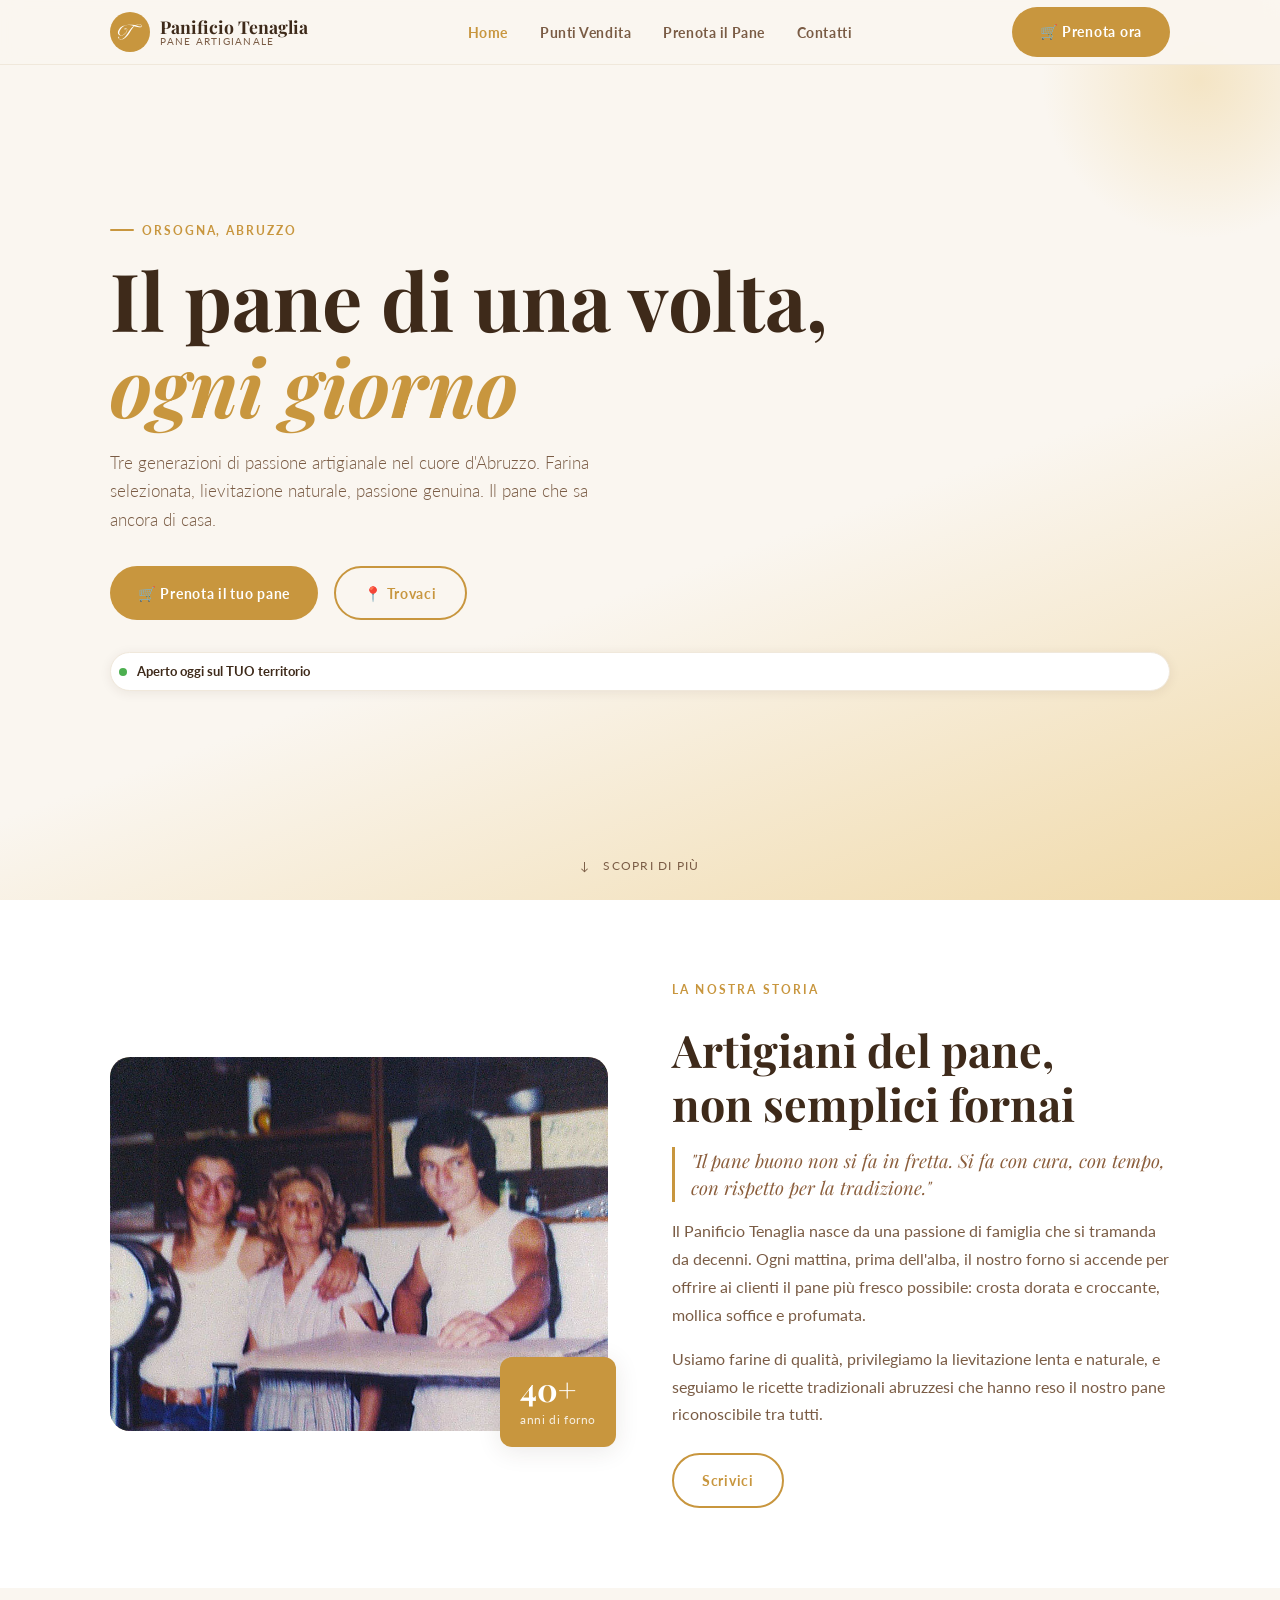
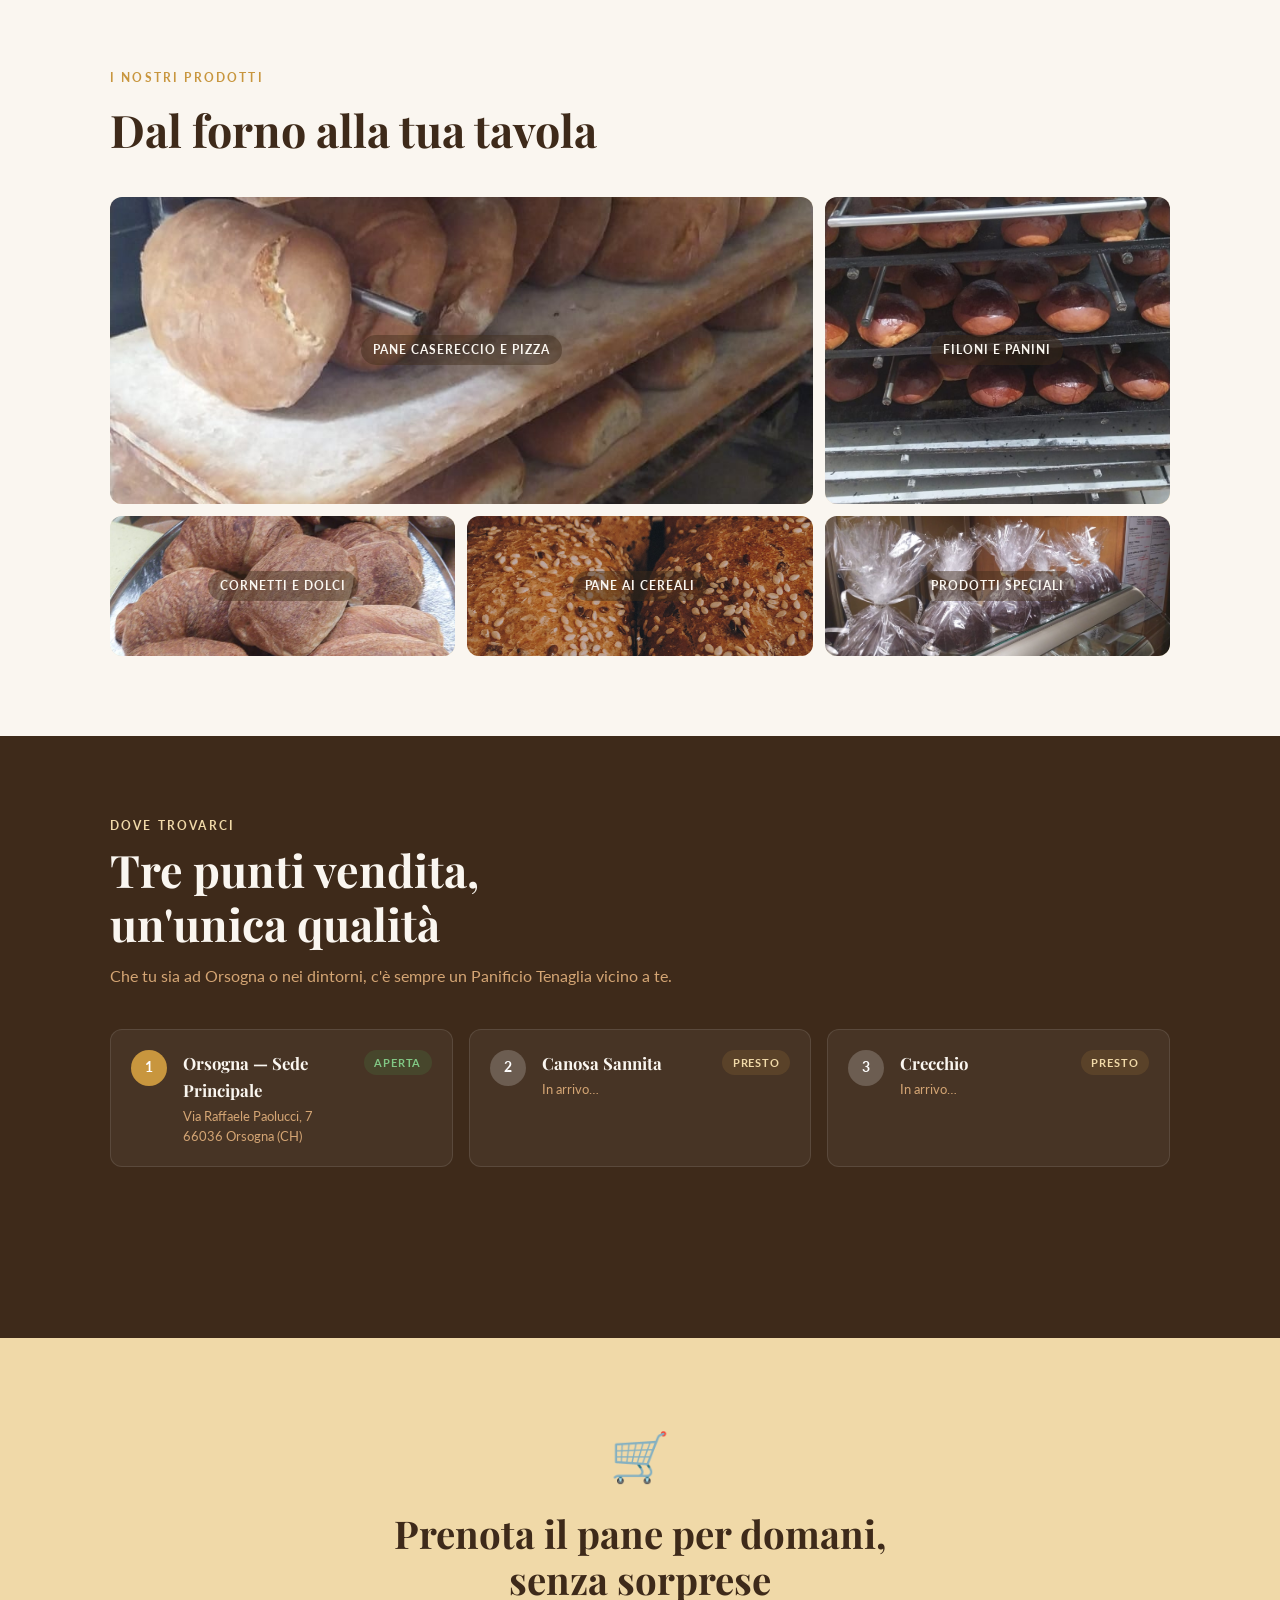
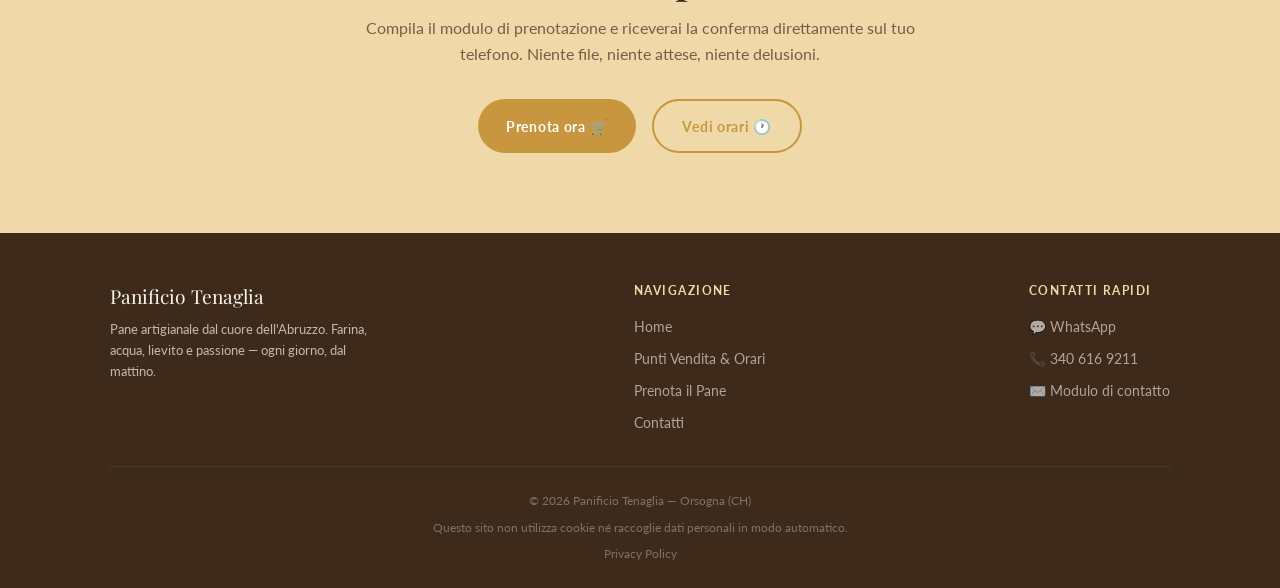
==== commit ff024bfb: "Aggiunta nuove immagini e modifica prenotazioni" ====
--- a/index.html
+++ b/index.html
@@ -85,7 +85,7 @@
 
         <p class="hero__subtitle">
           Tre generazioni di passione artigianale nel cuore d'Abruzzo.
-          Farina selezionata, lievitazione naturale, forno a legna.
+          Farina selezionata, lievitazione naturale, passione genuina.
           Il pane che sa ancora di casa.
         </p>
 
@@ -97,7 +97,7 @@
         <div style="margin-top: 2rem;">
           <div class="hero__badge">
             <span class="hero__badge-dot" aria-hidden="true"></span>
-            Aperto oggi — 3 punti vendita sul territorio
+            Aperto oggi sul TUO territorio
           </div>
         </div>
 
@@ -172,17 +172,17 @@
         <div class="gallery__grid" role="list">
 
           <div class="gallery__item fade-up" role="listitem">
-            <img src="assets/img/pane-casereccio.jpg" alt="Pane casereccio del Panificio Tenaglia" class="gallery__item-img" />
-            <span class="gallery__item-label">Pane Casereccio</span>
-          </div>
-
-          <div class="gallery__item fade-up" role="listitem">
-            <img src="assets/img/filone.jpg" alt="Filone del Panificio Tenaglia" class="gallery__item-img" />
-            <span class="gallery__item-label">Filone Abruzzese</span>
-          </div>
-
-          <div class="gallery__item fade-up" role="listitem">
-            <img src="assets/img/maritozzo.jpg" alt="Maritozzi del Panificio Tenaglia" class="gallery__item-img" />
+            <img src="assets/img/pane-casereccio.jpeg" alt="Pane casereccio del Panificio Tenaglia" class="gallery__item-img" />
+            <span class="gallery__item-label">Pane Casereccio e Pizza</span>
+          </div>
+
+          <div class="gallery__item fade-up" role="listitem">
+            <img src="assets/img/filone.jpeg" alt="Filone del Panificio Tenaglia" class="gallery__item-img" />
+            <span class="gallery__item-label">Filoni e Panini</span>
+          </div>
+
+          <div class="gallery__item fade-up" role="listitem">
+            <img src="assets/img/maritozzo.jpeg" alt="Maritozzi del Panificio Tenaglia" class="gallery__item-img" />
             <span class="gallery__item-label">Cornetti e Dolci</span>
           </div>
 
@@ -192,7 +192,7 @@
           </div>
 
           <div class="gallery__item fade-up" role="listitem">
-            <img src="assets/img/parrozzo.jpg" alt="Parrozzo del Panificio Tenaglia" class="gallery__item-img" />
+            <img src="assets/img/parrozzo.jpeg" alt="Parrozzo del Panificio Tenaglia" class="gallery__item-img" />
             <span class="gallery__item-label">Prodotti Speciali</span>
           </div>
 
@@ -233,7 +233,7 @@
           <article class="sede-card coming-soon fade-up" role="listitem">
             <div class="sede-card__num" aria-label="Sede 2">2</div>
             <div class="sede-card__info">
-              <h3 class="sede-card__name">Seconda Sede</h3>
+              <h3 class="sede-card__name">Canosa Sannita</h3>
               <address class="sede-card__address" style="font-style: normal;">
                 <!-- AGGIORNARE con indirizzo reale -->
                 In arrivo…
@@ -246,8 +246,9 @@
           <article class="sede-card coming-soon fade-up" role="listitem" aria-label="Terza sede, prossimamente">
             <div class="sede-card__num" aria-hidden="true">3</div>
             <div class="sede-card__info">
-              <h3 class="sede-card__name">Terza Sede</h3>
+              <h3 class="sede-card__name">Crecchio</h3>
               <address class="sede-card__address" style="font-style: normal;">
+                <!-- AGGIORNARE con indirizzo reale -->
                 In arrivo…
               </address>
             </div>
